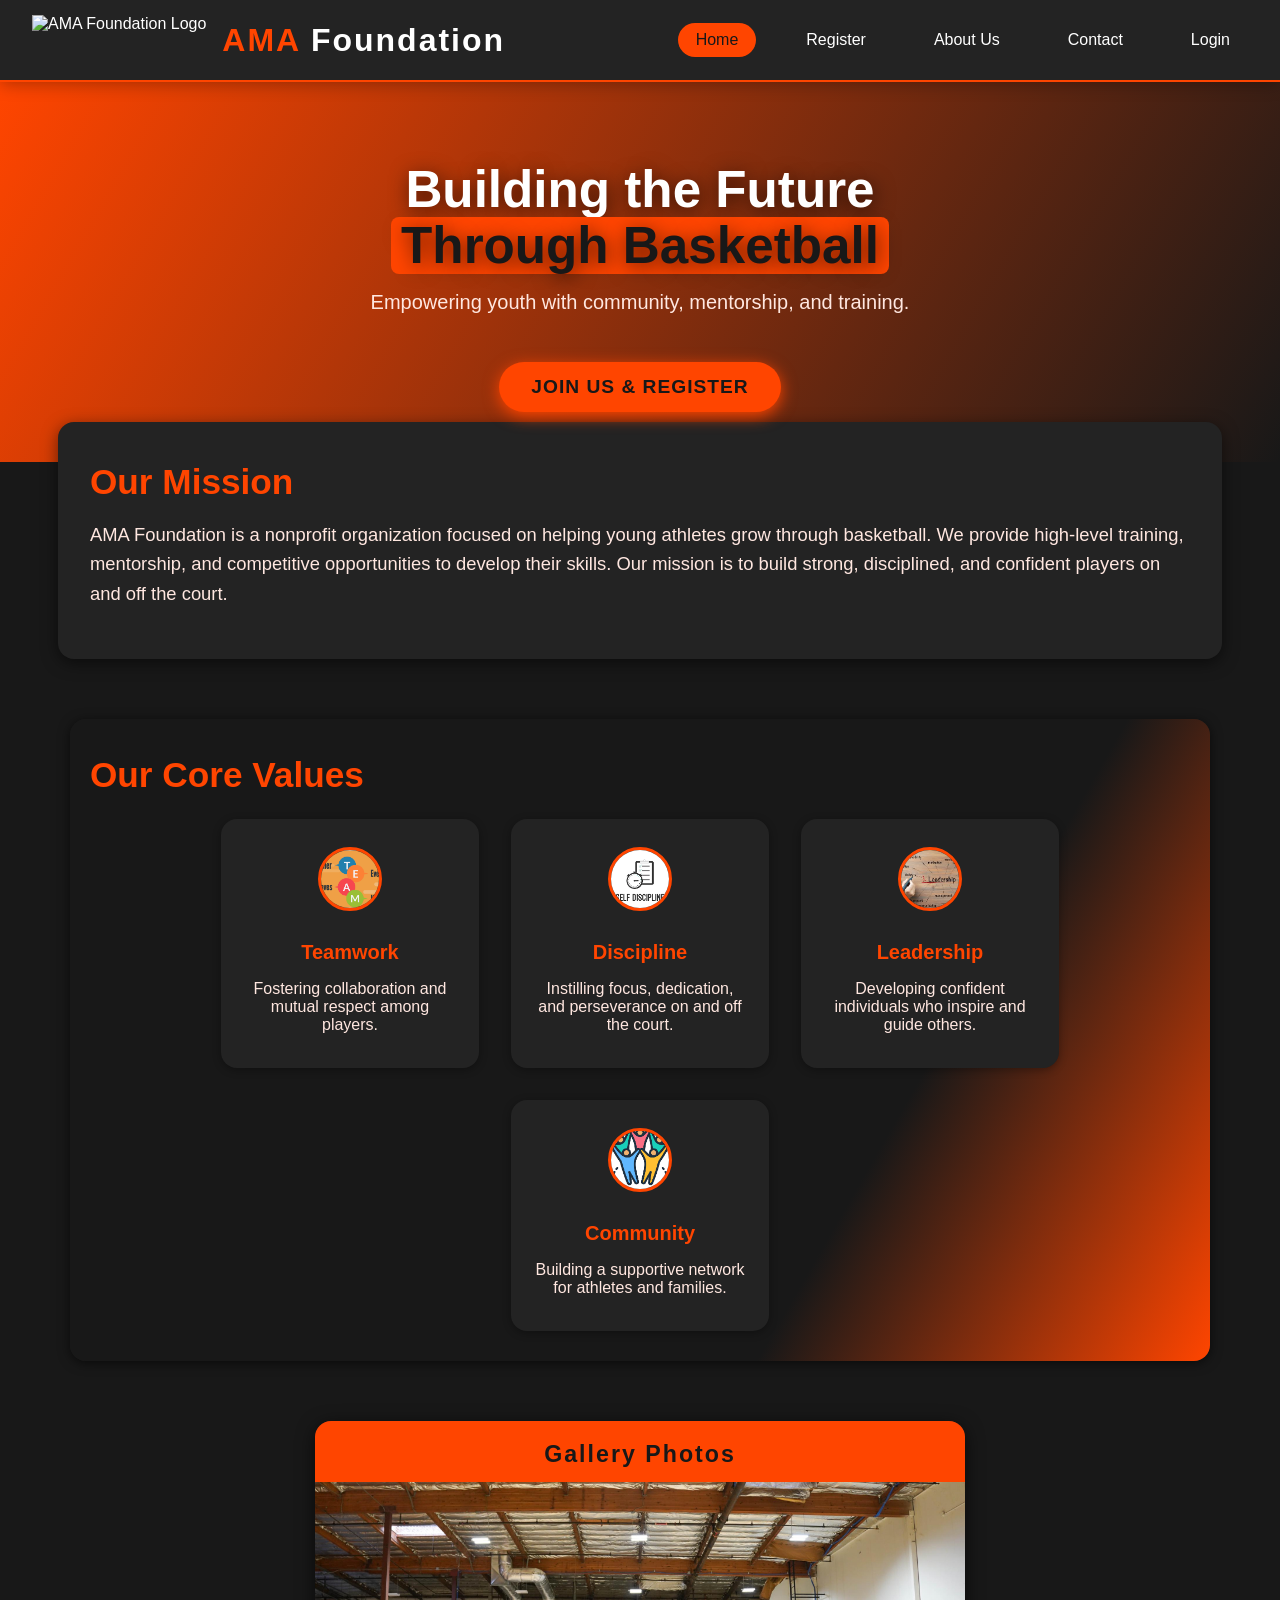
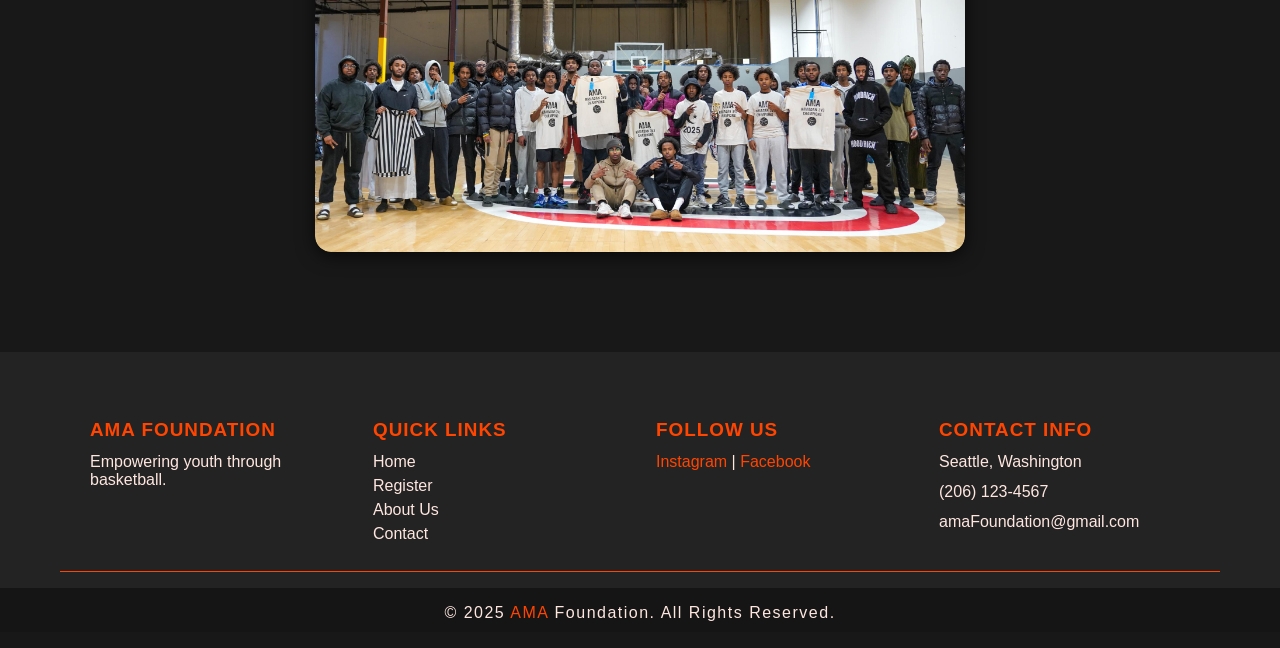
==== index.html @ c426200f "Add files via upload" ====
<!DOCTYPE html>
<html lang="en">
<head>
    <meta charset="UTF-8">
    <meta name="viewport" content="width=device-width, initial-scale=1.0">
    <title>AMA Foundation</title>
    <style>
        /* Global Styles */
        :root {
            --orange: #FF4500;
            --dark: #181818;
            --light: #fff;
            --gray: #232323;
            --accent: #FF7F50;
            --orange-dark: #c34a00;
        }
        html, body {
            margin: 0;
            padding: 0;
            font-family: 'Segoe UI', 'Arial', sans-serif;
            background: var(--dark);
            color: var(--light);
        }
        a {
            color: var(--orange);
            text-decoration: none;
            transition: color 0.2s;
        }
        a:hover {
            color: var(--accent);
        }

        /* Navbar */
        .navbar {
            display: flex;
            align-items: center;
            justify-content: space-between;
            background: var(--gray);
            padding: 0.5rem 2rem;
            box-shadow: 0 2px 16px 0 rgba(0,0,0,0.30);
            position: sticky;
            top: 0;
            z-index: 10;
            height: 64px;
            border-bottom: 2px solid var(--orange);
        }
        .logo {
            display: flex;
            align-items: center;
        }
        .logo img {
            height: 50px;
            margin-right: 16px;
        }
        .logo-text {
            font-size: 2rem;
            font-weight: bold;
            letter-spacing: 2px;
        }
        .logo-orange { color: var(--orange); }
        .logo-black { color: var(--light); }
        .nav-links {
            display: flex;
            gap: 2rem;
            list-style: none;
            padding: 0;
            margin: 0;
            align-items: center;
            height: 64px;
        }
        .nav-links li {
            position: relative;
            display: flex;
            align-items: center;
            height: 100%;
        }
        .nav-links a {
            color: var(--light);
            font-weight: 500;
            padding: 8px 18px;
            border-radius: 24px;
            transition: background 0.2s, color 0.2s;
        }
        .nav-links a.active, .nav-links a:hover {
            background: var(--orange);
            color: var(--dark);
        }
        /* Profile Icon & Dropdown */
        .profile-dropdown-container {
            display: flex;
            align-items: center;
            position: relative;
            margin-left: 0.5rem;
        }
        .profile-avatar-btn {
            border: none;
            background: none;
            padding: 0;
            cursor: pointer;
            outline: none;
            display: flex;
            align-items: center;
            justify-content: center;
        }
        .header-avatar {
            width: 42px;
            height: 42px;
            border-radius: 100%;
            background: #fff2e0;
            object-fit: cover;
            border: 2px solid var(--orange-dark);
            box-shadow: 0 2px 12px #ffc28a44;
            font-size: 1.25em;
            font-weight: 900;
            color: var(--orange-dark);
            display: flex;
            align-items: center;
            justify-content: center;
            transition: box-shadow 0.2s, border 0.2s;
        }
        .profile-dropdown {
            display: none;
            position: absolute;
            right: 0;
            top: 110%;
            min-width: 330px;
            background: #232323;
            color: #fff;
            border-radius: 18px;
            box-shadow: 0 8px 36px #000a;
            padding: 30px 24px 18px 24px;
            z-index: 200;
            flex-direction: column;
            align-items: center;
            border: 1.5px solid var(--orange);
            animation: fadeInDrop 0.22s;
        }
        .profile-dropdown.open {
            display: flex;
        }
        .profile-dropdown .profile-pic {
            width: 86px;
            height: 86px;
            border-radius: 50%;
            object-fit: cover;
            margin-bottom: 11px;
            border: 3px solid var(--orange);
            background: #fff;
            box-shadow: 0 3px 16px #ff450088;
        }
        .profile-dropdown .profile-initial {
            width: 86px;
            height: 86px;
            border-radius: 50%;
            background: var(--orange-dark);
            color: #fff;
            font-size: 2.3em;
            font-weight: 800;
            display: flex;
            align-items: center;
            justify-content: center;
            margin-bottom: 11px;
        }
        .profile-dropdown .profile-name {
            font-weight: 800;
            font-size: 1.24em;
            color: var(--light);
            margin-bottom: 3px;
            text-align: center;
        }
        .profile-dropdown .profile-row {
            width: 100%;
            display: flex;
            align-items: center;
            font-size: 1.07em;
            margin-bottom: 7px;
        }
        .profile-dropdown .detail-label {
            color: #ffbd80;
            min-width: 92px;
            font-weight: 600;
        }
        .profile-dropdown .detail-value {
            color: #fff;
            font-weight: 500;
            flex: 1;
        }
        .profile-dropdown .logout-btn {
            background: var(--danger, #ff3300);
            color: #fff;
            border: none;
            border-radius: 7px;
            font-size: 1em;
            padding: 0.6em 1.7em;
            cursor: pointer;
            font-weight: 600;
            letter-spacing: 1px;
            margin-top: 10px;
            width: 100%;
            transition: background 0.15s;
        }
        .profile-dropdown .logout-btn:hover {
            background: #a62100;
        }
        .profile-dropdown .edit-btn {
            background: var(--orange);
            color: #181818;
            border: none;
            border-radius: 7px;
            font-size: 1em;
            padding: 0.6em 1.7em;
            cursor: pointer;
            font-weight: 600;
            letter-spacing: 1px;
            margin-top: 8px;
            width: 100%;
            transition: background 0.15s;
        }
        .profile-dropdown .edit-btn:hover {
            background: var(--orange-dark);
            color: #fff;
        }
        @keyframes fadeInDrop {
            from { opacity: 0; transform: translateY(18px);}
            to { opacity: 1; transform: translateY(0);}
        }
        /* ...rest of your CSS remains untouched... */
        .hero {
            background: linear-gradient(120deg, var(--orange) 0%, var(--dark) 100%);
            display: flex;
            flex-direction: column;
            align-items: center;
            justify-content: center;
            padding: 80px 20px 50px 20px;
            text-align: center;
        }
        .hero h1 {
            color: var(--light);
            font-size: 3.2rem;
            margin: 0 0 1rem 0;
            font-weight: 900;
            line-height: 1.1;
            text-shadow: 2px 4px 20px #000a;
        }
        .hero h1 span {
            color: var(--dark);
            background: var(--orange);
            padding: 0 10px;
            border-radius: 8px;
        }
        .hero p {
            font-size: 1.25rem;
            margin: 0 0 2rem 0;
            color: #ffe7e0;
        }
        .cta-button {
            background: var(--orange);
            color: var(--dark);
            padding: 14px 32px;
            font-size: 1.2rem;
            font-weight: 700;
            border: none;
            border-radius: 28px;
            cursor: pointer;
            text-transform: uppercase;
            letter-spacing: 1px;
            box-shadow: 0 4px 16px var(--orange);
            margin-top: 1rem;
            transition: background 0.2s, color 0.2s;
        }
        .cta-button:hover {
            background: var(--dark);
            color: var(--orange);
            border: 2px solid var(--orange);
        }
        section h2 {
            color: var(--orange);
            font-size: 2.2rem;
            margin-bottom: 0.5rem;
            margin-top: 0;
        }
        section {
            margin: 60px auto 0 auto;
            max-width: 1100px;
            padding: 0 20px;
        }
        .mission {
            background: var(--gray);
            border-radius: 16px;
            padding: 40px 32px 32px 32px;
            box-shadow: 0 4px 16px #0008;
            margin-top: -40px;
            margin-bottom: 48px;
        }
        .mission p {
            color: #ffe7e0;
            font-size: 1.15rem;
            line-height: 1.6;
        }
        .core-values {
            background: linear-gradient(120deg, #181818 70%, var(--orange) 100%);
            border-radius: 16px;
            box-shadow: 0 2px 12px #0009;
            padding: 36px 20px 30px 20px;
            margin-bottom: 60px;
        }
        .values-container {
            display: flex;
            flex-wrap: wrap;
            gap: 2rem;
            justify-content: center;
            margin-top: 1.5rem;
        }
        .value-card {
            background: var(--gray);
            border-radius: 16px;
            box-shadow: 0 2px 8px #0005;
            padding: 28px 24px 18px 24px;
            width: 210px;
            text-align: center;
            transition: transform 0.20s cubic-bezier(.34,1.56,.64,1);
        }
        .value-card:hover {
            transform: translateY(-8px) scale(1.045);
            box-shadow: 0 8px 32px #ff450044;
        }
        .value-card img {
            width: 58px;
            height: 58px;
            object-fit: cover;
            border-radius: 50%;
            background: var(--dark);
            margin-bottom: 1rem;
            border: 3px solid var(--orange);
        }
        .value-card h3 {
            color: var(--orange);
            margin: 10px 0 8px 0;
            font-size: 1.25rem;
            font-weight: bold;
        }
        .value-card p {
            color: #ffe7e0;
            font-size: 1rem;
        }
        .gallery-popup {
            background: var(--gray);
            border-radius: 16px;
            box-shadow: 0 4px 18px #000a;
            max-width: 650px;
            margin: 50px auto 80px auto;
            padding: 0;
        }
        .gallery-popup h2 {
            text-align: center;
            background: var(--orange);
            color: var(--dark);
            padding: 20px 0 14px 0;
            font-size: 1.45rem;
            border-top-left-radius: 16px;
            border-top-right-radius: 16px;
            letter-spacing: 2px;
            margin: 0;
        }
        .gallery-images {
            position: relative;
            width: 100%;
            height: 370px;
            background: #111;
            overflow: hidden;
            border-bottom-left-radius: 16px;
            border-bottom-right-radius: 16px;
        }
        .gallery-images img {
            position: absolute;
            top: 0; left: 0; width: 100%; height: 100%;
            object-fit: cover;
            opacity: 0;
            transition: opacity 1s cubic-bezier(.4,2,.6,1);
            border-bottom-left-radius: 16px;
            border-bottom-right-radius: 16px;
        }
        .gallery-images img.active {
            opacity: 1;
            z-index: 1;
            box-shadow: 0 8px 24px 4px #ff450022;
        }
        footer {
            background: var(--gray);
            color: var(--light);
            padding: 0;
            margin-top: 100px;
        }
        .footer-container {
            display: grid;
            grid-template-columns: repeat(auto-fit, minmax(220px, 1fr));
            gap: 2rem;
            max-width: 1100px;
            margin: 0 auto;
            padding: 48px 30px 16px 30px;
            border-bottom: 1.5px solid var(--orange);
        }
        .footer-section h3 {
            color: var(--orange);
            margin-bottom: 12px;
            font-size: 1.18rem;
            letter-spacing: 1px;
            text-transform: uppercase;
        }
        .footer-section p, .footer-section ul {
            color: #ffe7e0;
            margin: 0 0 12px 0;
            font-size: 1rem;
        }
        .footer-section ul {
            padding: 0;
            list-style: none;
        }
        .footer-section ul li {
            margin-bottom: 6px;
        }
        .footer-section ul li a {
            color: #ffe7e0;
            transition: color 0.2s;
        }
        .footer-section ul li a:hover {
            color: var(--orange);
        }
        .footer-orange { color: var(--orange); }
        .footer-bottom {
            text-align: center;
            padding: 16px 0 10px 0;
            background: #151515;
            color: #ffe7e0;
            font-size: 1rem;
            letter-spacing: 1.5px;
        }

        @media (max-width: 900px) {
            .values-container {
                flex-direction: column;
                align-items: center;
            }
            .footer-container {
                grid-template-columns: 1fr 1fr;
            }
        }
        @media (max-width: 600px) {
            .navbar {
                flex-direction: column;
                gap: 10px;
                padding: 1rem 1rem;
            }
            .logo-text { font-size: 1.25rem; }
            .nav-links { gap: 0.75rem; }
            .hero {
                padding: 52px 8px 24px 8px;
            }
            .hero h1 { font-size: 2.1rem; }
            section { padding: 0 8px; }
            .footer-container { grid-template-columns: 1fr; padding: 36px 10px 10px 10px; }
            .gallery-popup { max-width: 96vw; }
            .gallery-images { height: 220px; }
        }
    </style>
    <script type="module">
        import { createClient } from 'https://esm.sh/@supabase/supabase-js';
        const supabase = createClient(
            'https://twayczneiujxliwxphps.supabase.co',
            'eyJhbGciOiJIUzI1NiIsInR5cCI6IkpXVCJ9.eyJpc3MiOiJzdXBhYmFzZSIsInJlZiI6InR3YXljem5laXVqeGxpd3hwaHBzIiwicm9sZSI6ImFub24iLCJpYXQiOjE3NDc3MjIyMTgsImV4cCI6MjA2MzI5ODIxOH0.A5K0jX4REKtNE_tQG_L4aWReFaXpWN-OEEKoa8MqqNY'
        );

        function formatName(name) {
            if (!name) return "";
            return name
                .split(/[\s_]+/)
                .map(w => w.charAt(0).toUpperCase() + w.slice(1).toLowerCase())
                .join(' ');
        }

        async function fetchProfileDetails(email) {
            let { data, error } = await supabase
                .from('registrations')
                .select('full_name,age,team,address,phone')
                .eq('email', email)
                .single();
            if (data) return data;
            return { full_name: "--", age: "--", team: "--", address: "--", phone: "--" };
        }

        document.addEventListener('DOMContentLoaded', () => {
            supabase.auth.getSession().then(async ({ data: { session } }) => {
                if (session && session.user) {
                    const user = session.user;
                    let displayName = user.user_metadata?.full_name || user.user_metadata?.name || user.email.split('@')[0];
                    let email = user.email;
                    let avatarUrl = user.user_metadata?.avatar_url || "";
                    let details = await fetchProfileDetails(email);
                    showProfileDropdown(
                        details.full_name || displayName,
                        email,
                        avatarUrl,
                        details.age,
                        details.address,
                        details.team,
                        details.phone
                    );
                    let loginBtnLi = document.getElementById('nav-login-btn-li');
                    if (loginBtnLi) loginBtnLi.remove();
                }
            });

            window.showProfileDropdown = function(name, email, avatarUrl, age, address, team, phone) {
                let nav = document.querySelector('.nav-links');
                let profileDropdown = document.querySelector('.profile-dropdown-container');
                if (!profileDropdown) {
                    profileDropdown = document.createElement('li');
                    profileDropdown.className = 'profile-dropdown-container';
                    profileDropdown.innerHTML =
                        `<button class="profile-avatar-btn" id="profile-avatar-btn" aria-label="User menu">
                            <span class="header-avatar" id="user-avatar-header"></span>
                        </button>
                        <div class="profile-dropdown" id="profile-dropdown-menu">
                            <div id="profile-dropdown-pic"></div>
                            <div class="profile-name" id="profile-dropdown-name"></div>
                            <div class="profile-row" id="profile-dropdown-email"></div>
                            <div class="profile-row" id="profile-dropdown-phone"></div>
                            <div class="profile-row" id="profile-dropdown-address"></div>
                            <div class="profile-row" id="profile-dropdown-age"></div>
                            <div class="profile-row" id="profile-dropdown-team"></div>
                            <button class="edit-btn" id="dropdown-edit-btn">Edit</button>
                            <button class="logout-btn" id="dropdown-logout-btn">Logout</button>
                        </div>`;
                    nav.appendChild(profileDropdown);
                }
                const formattedName = formatName(name);
                document.getElementById('user-avatar-header').textContent = formattedName ? formattedName[0].toUpperCase() : "U";
                const picDiv = document.getElementById('profile-dropdown-pic');
                if (avatarUrl) {
                    picDiv.innerHTML = `<img src="${avatarUrl}" alt="avatar" class="profile-pic">`;
                } else {
                    picDiv.innerHTML = `<div class="profile-initial">${formattedName ? formattedName[0] : "U"}</div>`;
                }
                document.getElementById('profile-dropdown-name').textContent = formattedName;
                document.getElementById('profile-dropdown-email').innerHTML = `<span class="detail-label">Email:</span> <span class="detail-value">${email}</span>`;
                document.getElementById('profile-dropdown-phone').innerHTML = `<span class="detail-label">Number:</span> <span class="detail-value">${phone ?? "--"}</span>`;
                document.getElementById('profile-dropdown-address').innerHTML = `<span class="detail-label">Address:</span> <span class="detail-value">${address ?? "--"}</span>`;
                document.getElementById('profile-dropdown-age').innerHTML = `<span class="detail-label">Age:</span> <span class="detail-value">${age ?? "--"}</span>`;
                document.getElementById('profile-dropdown-team').innerHTML = `<span class="detail-label">Team:</span> <span class="detail-value">${team ?? "--"}</span>`;

                const avatarBtn = document.getElementById('profile-avatar-btn');
                const dropdownMenu = document.getElementById('profile-dropdown-menu');
                const logoutBtn = document.getElementById('dropdown-logout-btn');
                avatarBtn.onclick = function(e) {
                    e.stopPropagation();
                    dropdownMenu.classList.toggle('open');
                };
                document.addEventListener('click', function(e) {
                    if (!dropdownMenu.contains(e.target) && !avatarBtn.contains(e.target)) {
                        dropdownMenu.classList.remove('open');
                    }
                });
                document.addEventListener('keydown', function(e) {
                    if (e.key === 'Escape') dropdownMenu.classList.remove('open');
                });
                logoutBtn.onclick = async function() {
                    await supabase.auth.signOut();
                    window.location.reload();
                };

                document.getElementById('dropdown-edit-btn').onclick = async function() {
                    const newName = prompt('Enter your full name:', formattedName ?? '');
                    const newPhone = prompt('Enter your phone:', phone ?? '');
                    const newAddress = prompt('Enter your address:', address ?? '');
                    const newAge = prompt('Enter your age:', age ?? '');
                    const newTeam = prompt('Enter your team:', team ?? '');
                    let { error } = await supabase
                        .from('registrations')
                        .update({
                            full_name: newName ? newName.trim().toLowerCase() : name,
                            phone: newPhone,
                            address: newAddress,
                            age: newAge,
                            team: newTeam
                        })
                        .eq('email', email);
                    if (!error) {
                        showProfileDropdown(newName, email, avatarUrl, newAge, newAddress, newTeam, newPhone);
                    } else {
                        alert('Failed to update profile.' + (error && error.message ? '\n'+error.message : ''));
                        console.error(error);
                    }
                };

                setTimeout(() => dropdownMenu.classList.add('open'), 250);
            }
        });
    </script>
</head>
<body>
<header>
    <nav class="navbar">
        <div class="logo">
            <img src="logo.png" alt="AMA Foundation Logo">
            <span class="logo-text">
                <span class="logo-orange">AMA</span>
                <span class="logo-black">Foundation</span>
            </span>
        </div>
        <ul class="nav-links">
            <li><a href="index.html" class="active">Home</a></li>
            <li><a href="register.html">Register</a></li>
            <li><a href="about.html">About Us</a></li>
            <li><a href="contact.html">Contact</a></li>
            <li id="nav-login-btn-li">
                <a href="login.html" class="login-nav-btn">Login</a>
            </li>
            <!-- Profile icon will appear here when logged in -->
        </ul>
    </nav>
</header>
<main>
    <div class="hero">
        <h1>Building the Future<br><span>Through Basketball</span></h1>
        <p>Empowering youth with community, mentorship, and training.</p>
        <a href="register.html" class="cta-button">Join Us & Register</a>
    </div>

    <!-- Our Mission Section -->
    <section class="mission">
        <h2>Our Mission</h2>
        <p>AMA Foundation is a nonprofit organization focused on helping young athletes grow through basketball.
            We provide high-level training, mentorship, and competitive opportunities to develop their skills.
            Our mission is to build strong, disciplined, and confident players on and off the court.</p>
    </section>

    <!-- Our Core Values Section -->
    <section class="core-values">
        <h2>Our Core Values</h2>
        <div class="values-container">
            <div class="value-card">
                <img src="Teamwork.webp" alt="Teamwork Icon">
                <h3>Teamwork</h3>
                <p>Fostering collaboration and mutual respect among players.</p>
            </div>
            <div class="value-card">
                <img src="Descipline.png" alt="Discipline Icon">
                <h3>Discipline</h3>
                <p>Instilling focus, dedication, and perseverance on and off the court.</p>
            </div>
            <div class="value-card">
                <img src="Leadership.jpeg" alt="Leadership Icon">
                <h3>Leadership</h3>
                <p>Developing confident individuals who inspire and guide others.</p>
            </div>
            <div class="value-card">
                <img src="Community.png" alt="Community Icon">
                <h3>Community</h3>
                <p>Building a supportive network for athletes and families.</p>
            </div>
        </div>
    </section>

    <!-- Gallery Pop-Up Section -->
    <section class="gallery-popup">
        <h2>Gallery Photos</h2>
        <div class="gallery-images">
            <img src="AMA.jpeg" alt="Gallery Image 1" class="active">
            <img src="Ama2.jpeg" alt="Gallery Image 2">
            <img src="Ama3.jpeg" alt="Gallery Image 3">
            <img src="Ama4.jpeg" alt="Gallery Image 4">
            <img src="ama%205.jpeg" alt="Gallery Image 5">
            <img src="ama%206.jpeg" alt="Gallery Image 6">
        </div>
    </section>
</main>

<!-- Footer -->
<footer>
    <div class="footer-container">
        <div class="footer-section">
            <h3><span class="footer-orange">AMA</span> Foundation</h3>
            <p>Empowering youth through basketball.</p>
        </div>
        <div class="footer-section">
            <h3>Quick Links</h3>
            <ul>
                <li><a href="index.html">Home</a></li>
                <li><a href="register.html">Register</a></li>
                <li><a href="about.html">About Us</a></li>
                <li><a href="contact.html">Contact</a></li>
            </ul>
        </div>
        <div class="footer-section">
            <h3>Follow Us</h3>
            <p>
                <p>
 
                    <a href="https://www.instagram.com/_amafoundation/" target="_blank">Instagram</a> | <a href="#">Facebook</a>

                </p>

            </p>
        </div>
        <div class="footer-section">
            <h3>Contact Info</h3>
            <p>Seattle, Washington</p>
            <p>(206) 123-4567</p>
            <p>amaFoundation@gmail.com</p>
        </div>
    </div>
    <p class="footer-bottom">© 2025 <span class="footer-orange">AMA</span> Foundation. All Rights Reserved.</p>
</footer>

<script>
    // Gallery image rotator
    const images = document.querySelectorAll('.gallery-images img');
    let currentIndex = 0;
    setInterval(() => {
        images[currentIndex].classList.remove('active');
        currentIndex = (currentIndex + 1) % images.length;
        images[currentIndex].classList.add('active');
    }, 3200);
</script>
</body>
</html>
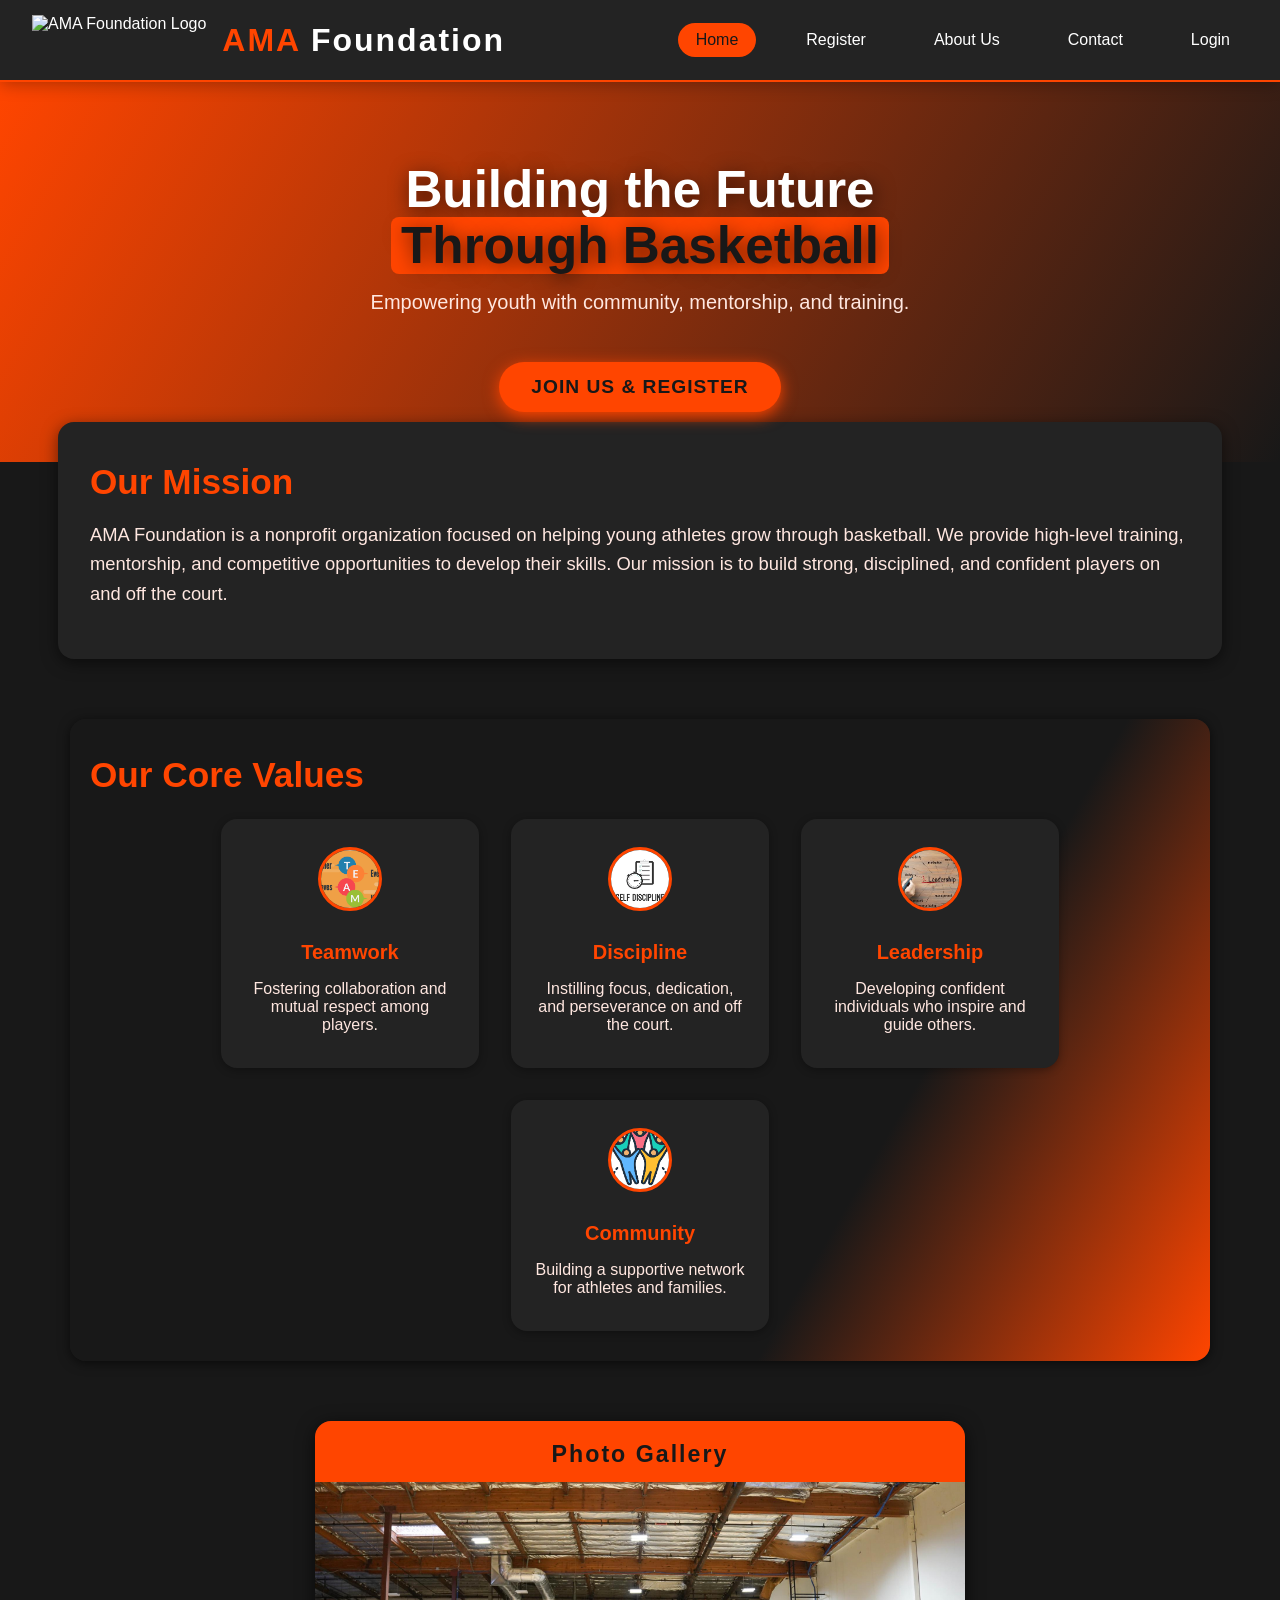
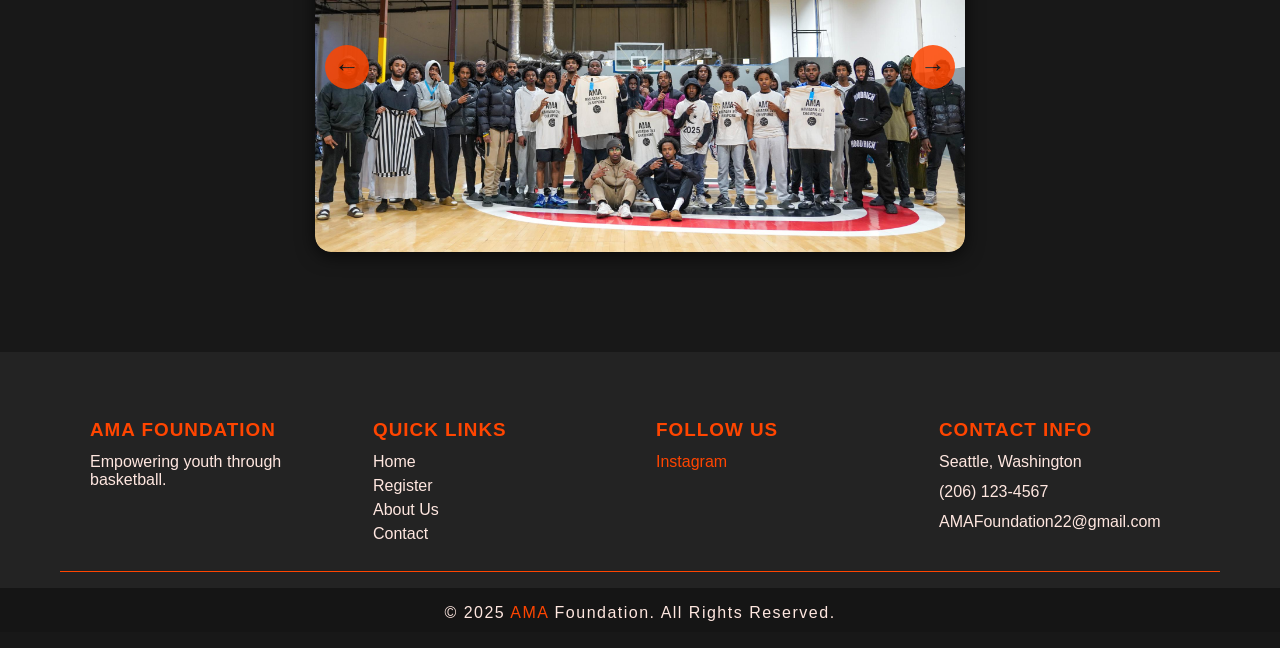
==== commit f5a1bd5a: "Add files via upload" ====
--- a/index.html
+++ b/index.html
@@ -5,7 +5,6 @@
     <meta name="viewport" content="width=device-width, initial-scale=1.0">
     <title>AMA Foundation</title>
     <style>
-        /* Global Styles */
         :root {
             --orange: #FF4500;
             --dark: #181818;
@@ -21,16 +20,8 @@
             background: var(--dark);
             color: var(--light);
         }
-        a {
-            color: var(--orange);
-            text-decoration: none;
-            transition: color 0.2s;
-        }
-        a:hover {
-            color: var(--accent);
-        }
-
-        /* Navbar */
+        a { color: var(--orange); text-decoration: none; transition: color 0.2s;}
+        a:hover { color: var(--accent);}
         .navbar {
             display: flex;
             align-items: center;
@@ -85,7 +76,6 @@
             background: var(--orange);
             color: var(--dark);
         }
-        /* Profile Icon & Dropdown */
         .profile-dropdown-container {
             display: flex;
             align-items: center;
@@ -224,7 +214,6 @@
             from { opacity: 0; transform: translateY(18px);}
             to { opacity: 1; transform: translateY(0);}
         }
-        /* ...rest of your CSS remains untouched... */
         .hero {
             background: linear-gradient(120deg, var(--orange) 0%, var(--dark) 100%);
             display: flex;
@@ -370,6 +359,9 @@
             overflow: hidden;
             border-bottom-left-radius: 16px;
             border-bottom-right-radius: 16px;
+            display: flex;
+            align-items: center;
+            justify-content: center;
         }
         .gallery-images img {
             position: absolute;
@@ -379,12 +371,39 @@
             transition: opacity 1s cubic-bezier(.4,2,.6,1);
             border-bottom-left-radius: 16px;
             border-bottom-right-radius: 16px;
+            z-index: 1;
         }
         .gallery-images img.active {
             opacity: 1;
-            z-index: 1;
+            z-index: 2;
             box-shadow: 0 8px 24px 4px #ff450022;
         }
+        .gallery-arrow {
+            position: absolute;
+            top: 50%;
+            transform: translateY(-50%);
+            background: var(--orange);
+            color: var(--dark);
+            border: none;
+            border-radius: 50%;
+            width: 44px;
+            height: 44px;
+            font-size: 1.6rem;
+            display: flex;
+            align-items: center;
+            justify-content: center;
+            cursor: pointer;
+            z-index: 3;
+            opacity: 0.85;
+            transition: background 0.2s, color 0.2s, opacity 0.2s;
+        }
+        .gallery-arrow:hover {
+            background: var(--accent);
+            color: var(--dark);
+            opacity: 1;
+        }
+        .gallery-arrow.left { left: 10px; }
+        .gallery-arrow.right { right: 10px; }
         footer {
             background: var(--gray);
             color: var(--light);
@@ -435,15 +454,9 @@
             font-size: 1rem;
             letter-spacing: 1.5px;
         }
-
         @media (max-width: 900px) {
-            .values-container {
-                flex-direction: column;
-                align-items: center;
-            }
-            .footer-container {
-                grid-template-columns: 1fr 1fr;
-            }
+            .values-container { flex-direction: column; align-items: center; }
+            .footer-container { grid-template-columns: 1fr 1fr; }
         }
         @media (max-width: 600px) {
             .navbar {
@@ -453,23 +466,22 @@
             }
             .logo-text { font-size: 1.25rem; }
             .nav-links { gap: 0.75rem; }
-            .hero {
-                padding: 52px 8px 24px 8px;
-            }
+            .hero { padding: 52px 8px 24px 8px; }
             .hero h1 { font-size: 2.1rem; }
             section { padding: 0 8px; }
             .footer-container { grid-template-columns: 1fr; padding: 36px 10px 10px 10px; }
             .gallery-popup { max-width: 96vw; }
             .gallery-images { height: 220px; }
+            .gallery-arrow { width: 32px; height: 32px; font-size: 1.1rem; }
         }
     </style>
     <script type="module">
+        // --- Supabase Login/Profile logic ---
         import { createClient } from 'https://esm.sh/@supabase/supabase-js';
         const supabase = createClient(
             'https://twayczneiujxliwxphps.supabase.co',
             'eyJhbGciOiJIUzI1NiIsInR5cCI6IkpXVCJ9.eyJpc3MiOiJzdXBhYmFzZSIsInJlZiI6InR3YXljem5laXVqeGxpd3hwaHBzIiwicm9sZSI6ImFub24iLCJpYXQiOjE3NDc3MjIyMTgsImV4cCI6MjA2MzI5ODIxOH0.A5K0jX4REKtNE_tQG_L4aWReFaXpWN-OEEKoa8MqqNY'
         );
-
         function formatName(name) {
             if (!name) return "";
             return name
@@ -477,7 +489,6 @@
                 .map(w => w.charAt(0).toUpperCase() + w.slice(1).toLowerCase())
                 .join(' ');
         }
-
         async function fetchProfileDetails(email) {
             let { data, error } = await supabase
                 .from('registrations')
@@ -487,7 +498,6 @@
             if (data) return data;
             return { full_name: "--", age: "--", team: "--", address: "--", phone: "--" };
         }
-
         document.addEventListener('DOMContentLoaded', () => {
             supabase.auth.getSession().then(async ({ data: { session } }) => {
                 if (session && session.user) {
@@ -509,7 +519,6 @@
                     if (loginBtnLi) loginBtnLi.remove();
                 }
             });
-
             window.showProfileDropdown = function(name, email, avatarUrl, age, address, team, phone) {
                 let nav = document.querySelector('.nav-links');
                 let profileDropdown = document.querySelector('.profile-dropdown-container');
@@ -547,7 +556,6 @@
                 document.getElementById('profile-dropdown-address').innerHTML = `<span class="detail-label">Address:</span> <span class="detail-value">${address ?? "--"}</span>`;
                 document.getElementById('profile-dropdown-age').innerHTML = `<span class="detail-label">Age:</span> <span class="detail-value">${age ?? "--"}</span>`;
                 document.getElementById('profile-dropdown-team').innerHTML = `<span class="detail-label">Team:</span> <span class="detail-value">${team ?? "--"}</span>`;
-
                 const avatarBtn = document.getElementById('profile-avatar-btn');
                 const dropdownMenu = document.getElementById('profile-dropdown-menu');
                 const logoutBtn = document.getElementById('dropdown-logout-btn');
@@ -567,7 +575,6 @@
                     await supabase.auth.signOut();
                     window.location.reload();
                 };
-
                 document.getElementById('dropdown-edit-btn').onclick = async function() {
                     const newName = prompt('Enter your full name:', formattedName ?? '');
                     const newPhone = prompt('Enter your phone:', phone ?? '');
@@ -591,8 +598,7 @@
                         console.error(error);
                     }
                 };
-
-                setTimeout(() => dropdownMenu.classList.add('open'), 250);
+                //setTimeout(() => dropdownMenu.classList.add('open'), 250);
             }
         });
     </script>
@@ -625,7 +631,6 @@
         <p>Empowering youth with community, mentorship, and training.</p>
         <a href="register.html" class="cta-button">Join Us & Register</a>
     </div>
-
     <!-- Our Mission Section -->
     <section class="mission">
         <h2>Our Mission</h2>
@@ -633,7 +638,6 @@
             We provide high-level training, mentorship, and competitive opportunities to develop their skills.
             Our mission is to build strong, disciplined, and confident players on and off the court.</p>
     </section>
-
     <!-- Our Core Values Section -->
     <section class="core-values">
         <h2>Our Core Values</h2>
@@ -660,22 +664,25 @@
             </div>
         </div>
     </section>
-
     <!-- Gallery Pop-Up Section -->
     <section class="gallery-popup">
-        <h2>Gallery Photos</h2>
+        <h2>Photo Gallery</h2>
         <div class="gallery-images">
+            <button class="gallery-arrow left" id="gallery-arrow-left" aria-label="Previous">&larr;</button>
             <img src="AMA.jpeg" alt="Gallery Image 1" class="active">
             <img src="Ama2.jpeg" alt="Gallery Image 2">
             <img src="Ama3.jpeg" alt="Gallery Image 3">
             <img src="Ama4.jpeg" alt="Gallery Image 4">
-            <img src="ama%205.jpeg" alt="Gallery Image 5">
-            <img src="ama%206.jpeg" alt="Gallery Image 6">
+            <img src="AMA15.jpeg" alt="Gallery Image 5">
+            <img src="AMA16.jpeg" alt="Gallery Image 6">
+            <img src="AMA17.jpeg" alt="Gallery Image 7">
+            <img src="AMA18.jpeg" alt="Gallery Image 8">
+            <img src="AMA20.jpeg" alt="Gallery Image 9">
+            <img src="AMA21.jpeg" alt="Gallery Image 10">
+            <button class="gallery-arrow right" id="gallery-arrow-right" aria-label="Next">&rarr;</button>
         </div>
     </section>
 </main>
-
-<!-- Footer -->
 <footer>
     <div class="footer-container">
         <div class="footer-section">
@@ -694,33 +701,56 @@
         <div class="footer-section">
             <h3>Follow Us</h3>
             <p>
-                <p>
- 
-                    <a href="https://www.instagram.com/_amafoundation/" target="_blank">Instagram</a> | <a href="#">Facebook</a>
-
-                </p>
-
+                <a href="https://www.instagram.com/_amafoundation/" target="_blank">Instagram</a>
             </p>
         </div>
         <div class="footer-section">
             <h3>Contact Info</h3>
             <p>Seattle, Washington</p>
             <p>(206) 123-4567</p>
-            <p>amaFoundation@gmail.com</p>
+            <p>AMAFoundation22@gmail.com</p>
         </div>
     </div>
     <p class="footer-bottom">© 2025 <span class="footer-orange">AMA</span> Foundation. All Rights Reserved.</p>
 </footer>
-
 <script>
-    // Gallery image rotator
+    // Gallery image arrow navigation and auto-rotation
     const images = document.querySelectorAll('.gallery-images img');
     let currentIndex = 0;
-    setInterval(() => {
-        images[currentIndex].classList.remove('active');
+    let galleryInterval;
+    function showImage(idx) {
+        images.forEach((img, i) => {
+            img.classList.toggle('active', i === idx);
+        });
+    }
+    function nextImage() {
         currentIndex = (currentIndex + 1) % images.length;
-        images[currentIndex].classList.add('active');
-    }, 3200);
+        showImage(currentIndex);
+    }
+    function prevImage() {
+        currentIndex = (currentIndex - 1 + images.length) % images.length;
+        showImage(currentIndex);
+    }
+    function startGalleryInterval() {
+        galleryInterval = setInterval(nextImage, 3200);
+    }
+    function stopGalleryInterval() {
+        clearInterval(galleryInterval);
+    }
+    document.getElementById('gallery-arrow-left').addEventListener('click', function(e) {
+        e.stopPropagation();
+        stopGalleryInterval();
+        prevImage();
+        startGalleryInterval();
+    });
+    document.getElementById('gallery-arrow-right').addEventListener('click', function(e) {
+        e.stopPropagation();
+        stopGalleryInterval();
+        nextImage();
+        startGalleryInterval();
+    });
+    showImage(currentIndex);
+    startGalleryInterval();
 </script>
 </body>
 </html>
